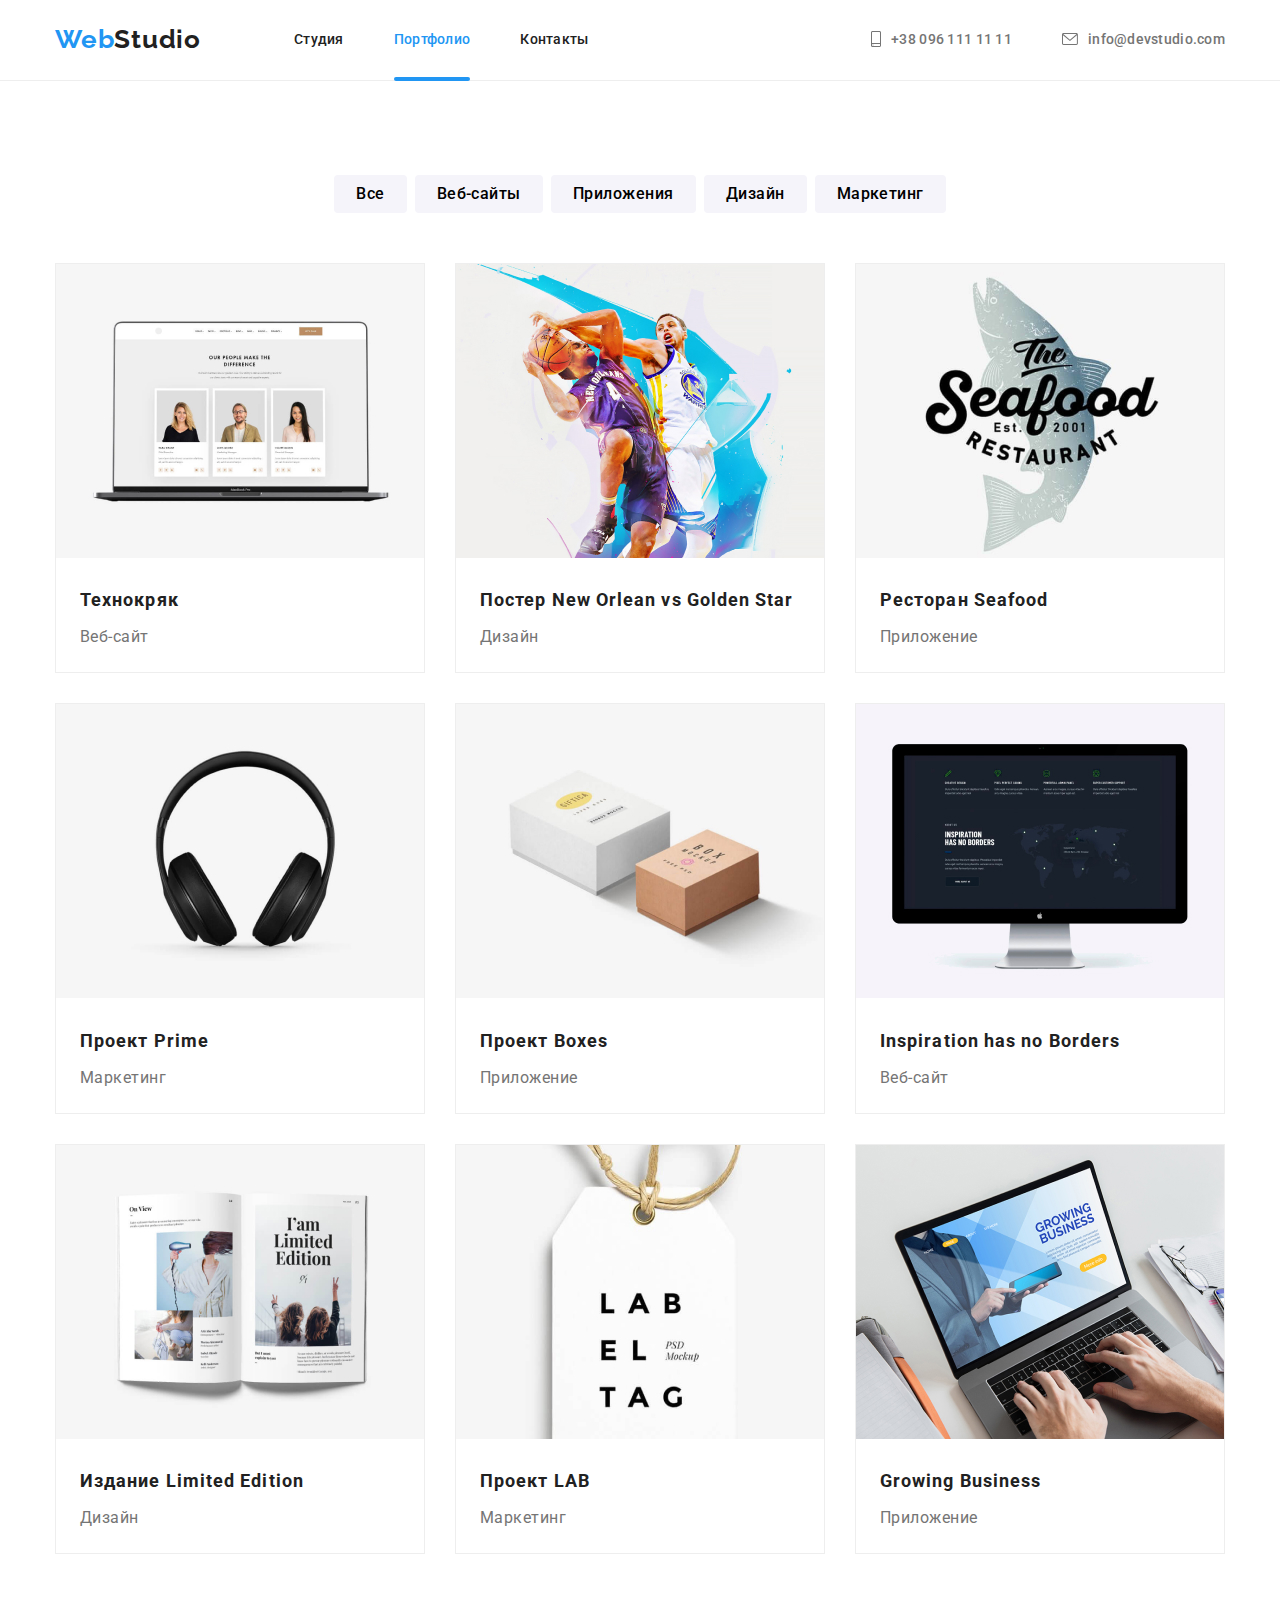
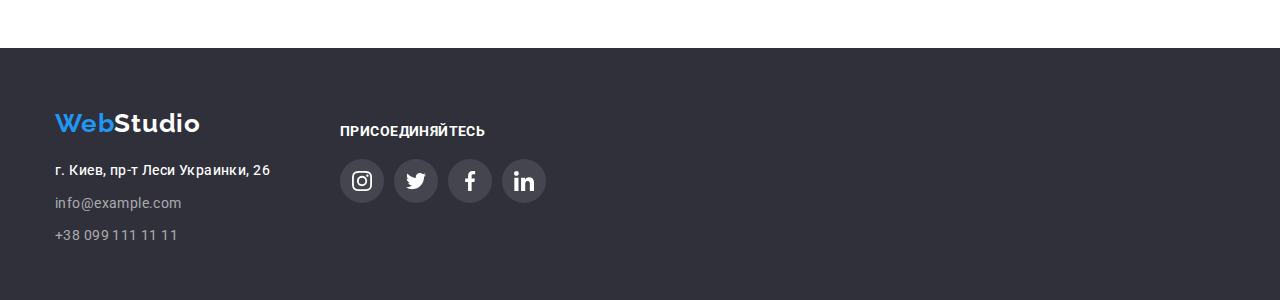
==== portfolio.html @ 265a7932 "start" ====
<!DOCTYPE html>
<html lang="en">

<head>
    <meta charset="UTF-8">
    <meta http-equiv="X-UA-Compatible" content="IE=edge">
    <meta name="viewport" content="width=device-width, initial-scale=1.0">
    <title>goit-markup</title>

    <link
        href="https://fonts.googleapis.com/css2?family=Raleway:wght@700&family=Roboto:wght@400;500;700;900&display=swap"
        rel="stylesheet">
        <link rel="stylesheet" href="https://cdnjs.cloudflare.com/ajax/libs/modern-normalize/1.0.0/modern-normalize.min.css" />
    <link rel="stylesheet" href="./css/styles.css">
</head>

<body>

    <header>
        <div class="container">
        <a href="./index.html" class="logo-up"><span class="web">Web</span><span class="studio-up">Studio</span></a>
        <nav>
            <ul class="navigation">
                <li><a href="./index.html" class="studio">Студия</a></li>
                <li><a href="./portfolio.html" class="portfolio active">Портфолио</a></li>
                <li><a href="" class="contacts">Контакты</a></li>
            </ul>
        </nav>
        <ul class="info">
            <li><a href="+380961111111" class="tel"><svg class="icon-smartphone">
                        <use href="./images/icons.svg#icon-smartphone"></use>
                    </svg>+38 096 111 11 11</a></li>
            <li><a href="mailto:info@devstudio.com" class="mail"> <svg class="icon-envelope">
                        <use href="./images/icons.svg#icon-envelope"></use>
                    </svg> info@devstudio.com</a></li>
        </ul>
        </div>
    </header>
    
    <main>
<section class="portfolio-section">
    <div class="container">
    
    <ul class="button-portfolio">
        <li><button type="button" class="portfolio-bg-word">Все</button></li>
        <li><button type="button" class="portfolio-bg-word">Веб-сайты</button></li>
        <li><button type="button" class="portfolio-bg-word">Приложения</button></li>
        <li><button type="button" class="portfolio-bg-word">Дизайн</button></li>
        <li><button type="button" class="portfolio-bg-word">Маркетинг</button></li>
    </ul>

    <div class="net">
        <a href="">
        <article class="product">
            <a href="">
            <div class="product-thumb">
                <img src="./images/portfolio/img 1.jpg" alt="Технокряк">
                <div class="product-overlay">
                    <div class="product-actions">Ресурс предлагает комплексные предложения с разным уровнем функционала и сервисов. Все это позволит посетителю получить исчерпывающие сведения о компании или частном лице.
                    </div>
                </div>
            </div>
                <div class="action-name1">
                    <h2 class="name-box">Технокряк</h2>
                    <p class="name-op-box">Веб-сайт</p>
                </div>
                </a>
        </article>
        </a>
        <article class="product">
            <a href="">
            <div class="product-thumb">
                <img src="./images/portfolio/img 2.jpg" alt="Технокряк">
                <div class="product-overlay">
                    <div class="product-actions">Ресурс предлагает комплексные предложения с разным уровнем функционала и
                        сервисов. Все это позволит посетителю получить исчерпывающие сведения о компании или частном лице.
                    </div>
                </div>
            </div>
            <div class="action-name1">
                <h2 class="name-box">Постер New Orlean vs Golden Star</h2>
                <p class="name-op-box">Дизайн</p>
            </div>
            </a>
        </article>
        <article class="product">
            <a href="">
            <div class="product-thumb">
                <img src="./images/portfolio/img 3.jpg" alt="Технокряк">
                <div class="product-overlay">
                    <div class="product-actions">Ресурс предлагает комплексные предложения с разным уровнем функционала и
                        сервисов. Все это позволит посетителю получить исчерпывающие сведения о компании или частном лице.
                    </div>
                </div>
            </div>
            <div class="action-name1">
                <h2 class="name-box">Ресторан Seafood</h2>
                <p class="name-op-box">Приложение</p>
            </div>
            </a>
        </article>
        <article class="product">
            <a href="">
            <div class="product-thumb">
                <img src="./images/portfolio/img 4.jpg" alt="Технокряк">
                <div class="product-overlay">
                    <div class="product-actions">Ресурс предлагает комплексные предложения с разным уровнем функционала и
                        сервисов. Все это позволит посетителю получить исчерпывающие сведения о компании или частном лице.
                    </div>
                </div>
            </div>
            <div class="action-name1">
                <h2 class="name-box">Проект Prime</h2>
                <p class="name-op-box">Маркетинг</p>
            </div>
            </a>
        </article>
        <article class="product">
            <a href="">
            <div class="product-thumb">
                <img src="./images/portfolio/img 5.jpg" alt="Технокряк">
                <div class="product-overlay">
                    <div class="product-actions">Ресурс предлагает комплексные предложения с разным уровнем функционала и
                        сервисов. Все это позволит посетителю получить исчерпывающие сведения о компании или частном лице.
                    </div>
                </div>
            </div>
            <div class="action-name1">
                <h2 class="name-box">Проект Boxes</h2>
                <p class="name-op-box">Приложение</p>
            </div>
            </a>
        </article>
        <article class="product">
            <a href="">
            <div class="product-thumb">
                <img src="./images/portfolio/img 6.jpg" alt="Технокряк">
                <div class="product-overlay">
                    <div class="product-actions">Ресурс предлагает комплексные предложения с разным уровнем функционала и
                        сервисов. Все это позволит посетителю получить исчерпывающие сведения о компании или частном лице.
                    </div>
                </div>
            </div>
            <div class="action-name1">
                <h2 class="name-box">Inspiration has no Borders</h2>
                <p class="name-op-box">Веб-сайт</p>
            </div>
            </a>
        </article>
        <article class="product">
            <a href="">
            <div class="product-thumb">
                <img src="./images/portfolio/img 7.jpg" alt="Технокряк">
                <div class="product-overlay">
                    <div class="product-actions">Ресурс предлагает комплексные предложения с разным уровнем функционала и
                        сервисов. Все это позволит посетителю получить исчерпывающие сведения о компании или частном лице.
                    </div>
                </div>
            </div>
            <div class="action-name1">
                <h2 class="name-box">Издание Limited Edition</h2>
                <p class="name-op-box">Дизайн</p>
            </div>
            </a>
        </article>
        <article class="product">
            <a href="">
            <div class="product-thumb">
                <img src="./images/portfolio/img 8.jpg" alt="Технокряк">
                <div class="product-overlay">
                    <div class="product-actions">Ресурс предлагает комплексные предложения с разным уровнем функционала и
                        сервисов. Все это позволит посетителю получить исчерпывающие сведения о компании или частном лице.
                    </div>
                </div>
            </div>
            <div class="action-name1">
                <h2 class="name-box">Проект LAB</h2>
                <p class="name-op-box">Маркетинг</p>
            </div>
            </a>
        </article>
        <article class="product">
            <a href="">
            <div class="product-thumb">
                <img src="./images/portfolio/img 9.jpg" alt="Технокряк">
                <div class="product-overlay">
                    <div class="product-actions">Ресурс предлагает комплексные предложения с разным уровнем функционала и
                        сервисов. Все это позволит посетителю получить исчерпывающие сведения о компании или частном лице.
                    </div>
                </div>
            </div>
            <div class="action-name1">
                <h2 class="name-box">Growing Business</h2>
                <p class="name-op-box">Приложение</p>
            </div>
            </a>
        </article>
    </div>
    </div>
</section>
    </main>

    <footer>
        <div class="container">
            <div class="footer-logo">
                <div class="logo-down">
                    <a href="./index.html"><span class="web-down">Web</span><span class="studio-down">Studio</span></a>
                </div>
                <address>
                    <ul>
                        <li><a href="https://www.google.com.ua/maps/place/%D0%B1%D1%83%D0%BB.+%D0%9B%D0%B5%D1%81%D0%B8+%D0%A3%D0%BA%D1%80%D0%B0%D0%B8%D0%BD%D0%BA%D0%B8,+26,+%D0%9A%D0%B8%D0%B5%D0%B2,+02000/@50.4265807,30.5361971,17z/data=!3m1!4b1!4m5!3m4!1s0x40d4cf0e033ecbe9:0x57a4dffefec77da0!8m2!3d50.4265807!4d30.5383858?hl=ru"
                                class="map" target="_blank" rel="noreferrer noopener">г. Киев, пр-т Леси Украинки, 26</a>
                        </li>
                        <li><a href="mailto:info@devstudio.com" class="mail-down">info@example.com</a></li>
                        <li><a href="tel:+380961111111" class="tel-down">+38 099 111 11 11</a></li>
                    </ul>
                </address>
            </div>
            <div class="footer-soc">
                <h3>присоединяйтесь</h3>
                <ul class="soc">
                    <li>
                        <a class="f-size-icon" href="">
                            <svg class="f-icon">
                                <use href="./images/icons.svg#icon-instagram"></use>
                            </svg>
                        </a>
                    </li>
                    <li>
                        <a class="f-size-icon" href="">
                            <svg class="f-icon">
                                <use href="./images/icons.svg#icon-twitter"></use>
                            </svg>
                        </a>
                    </li>
                    <li>
                        <a class="f-size-icon" href="">
                            <svg class="f-icon">
                                <use href="./images/icons.svg#icon-facebook"></use>
                            </svg>
                        </a>
                    </li>
                    <li>
                        <a class="f-size-icon" href="">
                            <svg class="f-icon">
                                <use href="./images/icons.svg#icon-in"></use>
                            </svg>
                        </a>
                    </li>
                </ul>
            </div>
        </div>
    
    </footer>
    <script src="./js/modal.js"></script>
    </body>
    
    </html>
---- css/styles.css ----
html{
    box-sizing: border-box;
}
*,
*::before,
*::after{
    box-sizing: inherit;
}
* {
    margin: 0;
    padding: 0;
    border: 0;
}

div,
span {
    margin: 0;
    padding: 0;
    border: 0;
}
:root{
    --background-color: #ffffff;
    --brand-color: #2F303A;
    --button-color: #2196F3;
    --btn-color2:#F5F4FA;
    --text-color: #212121;
    --second-text: #757575;
}
body{
    margin: 0 auto;
    font-family: 'Roboto', sans-serif;;
    
    background: var(--background-color);
  
}
.container{
    width: 1200px;
    margin: 0 auto;
    padding: 0 15px;
  
}
button{
    cursor: pointer;
    font-family: 'Roboto';
    font-style: normal;
    border: none;
}
li{
    list-style-type: none;
}
a{
    text-decoration: none;
}
.benefits-section ul,.portfolio-section ul{
    display: flex;
    justify-content: center;
}

/* header */
header{
    /* border-bottom: 1px solid #EEEEEE; */
    box-sizing: border-box;
    padding: 24px 0 25px 0;
    border-bottom: 1px solid #EEEEEE;
    
}
header a,header ul,header nav, header div{
    background: var(--background-color);
    display: flex;
    flex-direction: row;
    justify-content: baseline;
    align-items: center;
    

}
.web{
        
    font-family: 'Raleway';
    font-style: normal;
    font-weight: 700;
    font-size: 26px;
    line-height: 1.19;
    /* identical to box height */
    
    letter-spacing: 0.03em;
    
    color: var(--button-color);
}
.studio-up{
    
    
    font-family: 'Raleway';
    font-style: normal;
    font-weight: 700;
    font-size: 26px;
    line-height: 1.19;
    /* identical to box height */
    
    letter-spacing: 0.03em;
    
    color: var(--text-color);
    
}
.logo-up{
    margin-right: 93px;
}
.studio:hover,.portfolio:hover,.contacts:hover,.mail:hover,.tel:hover,.map:hover,.mail-down:hover,.tel-down:hover,
.button-portfolio:hover{
    color: var(--button-color);
    fill: var(--button-color);
}
.studio:focus,.portfolio:focus,.contacts:focus,.mail:focus,.tel:focus,.map:focus,.mail-down:focus,.tel-down:focus,
.button-portfolio:focus {
    color: var(--button-color);
    fill: var(--button-color);
}
.navigation,
.info{
    
    font-style: normal;
    font-weight: 500;
    font-size: 14px;
    line-height: 1.5;
    letter-spacing: 0.02em;
    margin-left: auto;
    
}

.active{ 
    position: relative;
    --text-color:var(--button-color);
}    
.active::after{
    content: '';
    display: inline-block;
    position: absolute;
    width: 100%;
    height: 4px;
    background-color: var(--button-color);
    left: 0;
    top: 48px;
    
    border-radius: 2px;
}


.studio{
    
margin-right: 50px;
    color: var(--text-color);
    transition: color 250ms linear;
}

.portfolio{
    margin-right: 50px;
    color: var(--text-color);
    transition: color 250ms linear;
    
}
.contacts{
   margin-right: 0;
    color: var(--text-color);
    transition: color 250ms linear;
}
.tel{
   margin-right: 50px;
    color: var(--second-text);
    fill: var(--second-text);
    transition: color 250ms linear;
}
.icon-smartphone{
width: 10px;
height: 16px;
margin-right: 10px;

}
.mail{
   fill: var(--second-text);
    color: var(--second-text);
    transition: color 250ms linear;
}
.icon-envelope{
width: 16px;
height: 12px;
margin-right: 10px;

}
/* blue box */
.box-section .container{
   padding: 200px 0 200px 0;
   display: flex;
   flex-direction: column;
   align-items: center;
}
.box-section{
    height: 600px;
      
    background-image: linear-gradient(to right, rgba(47, 48, 58, 0.4), rgba(47, 48, 58, 0.4)), url(../images/main/background-bg.jpg);
  
  background-repeat: no-repeat;
  background-position: center;
  
  
  
}

.box-word{

    
    font-family: 'Roboto';
    font-style: normal;
    width: 696px;
    height: 120px;
    font-weight: 900;
    font-size: 44px;
    line-height: 1.36;
    /* or 136% */
   
    text-align: center;
    letter-spacing: 0.06em;
    text-transform: uppercase;
    margin:0;
    color: var(--background-color);
}
.button-word{
    width: 200px;
    height: 50px;
    margin-top: 30px;
    background: var(--button-color);
    box-shadow: 0px 4px 4px rgba(0, 0, 0, 0.15);
    border-radius: 4px;

    font-family: 'Roboto';
    font-style: normal;
font-weight: 700;
font-size: 16px;
line-height: 1.87;
align-items: center;
text-align: center;
letter-spacing: 0.06em;

color: var(--background-color);

}
.backdrop{
    
    position: absolute;
    top: 0;
    
    
    width: 100%;
    height: 1024px;
    background-color: rgba(0, 0, 0, 0.6);
    opacity: 1;
    transition: opacity 250ms linear;
}    
.backdrop.is-hidden{
    
    opacity: 0;
    pointer-events: none;
}
.modal{
    width: 528px;
    height: 581px;
    background-color: rgba(255, 255, 255, 1);

    position: absolute;
    top: 50%;
    left: 50%;
    transform: translate(-50%, -50%);
    box-shadow: 0px 1px 3px rgba(0, 0, 0, 0.12),
    0px 1px 1px rgba(0, 0, 0, 0.14),
    0px 2px 1px rgba(0, 0, 0, 0.2);
    border-radius: 4px;
}
.close-button{
    margin-top: 8px;
    margin-left: 490px;
    width: 30px;
    height: 30px;
    border-radius: 50%;
    border: 1px solid rgba(0, 0, 0, 0.1);
    background-color: var(--background-color);
}
.size-close-button{
    
    width: 11px;
    height: 11px;
}

/* main */
.benefits-section{
padding: 94px 0 94px 0;
}
.benefits-section li{
    margin:0 15px;
}
.antenna,.clock,.diagram,.astronaut{
    height: 120px;
    width: 270px;
    background: #F5F4FA;
    border-radius: 4px;
    align-items: center;
    margin-bottom: 30px;
}
.antenna:nth-child(1){
    background-image: url(../images/main/icon/antenna.svg);
    background-repeat: no-repeat;
    background-position: center;
}
.clock:nth-child(1) {
    background-image: url(../images/main/icon/clock.svg);
    background-repeat: no-repeat;
    background-position: center;
}
.diagram:nth-child(1) {
    background-image: url(../images/main/icon/diagram.svg);
    background-repeat: no-repeat;
    background-position: center;
}
.astronaut:nth-child(1) {
    background-image: url(../images/main/icon/astronaut.svg);
    background-repeat: no-repeat;
    background-position: center;
}
.detal{
   margin: 0 0 10px 0; 
font-weight: 700;
font-size: 14px;
line-height: 1.14;
letter-spacing: 0.03em;
text-transform: uppercase;

color: var(--text-color);
}
.detal-op{
    margin: 0;
font-size: 14px;
line-height: 1.71;
/* or 171% */

letter-spacing: 0.03em;

color: var(--second-text);
}
.work-section{
    padding-bottom: 94px;
}
.work-section .article{
    
    display: flex;
    flex-wrap: wrap;
    margin-left: -30px;
    margin-top: -30px;
    padding: 0;
    list-style: none;
    justify-content: center;
    align-items: center;
}
.work-section article{
    position: relative;
   
    margin-left: 30px;
    margin-top: 30px;
    
    flex-basis: calc((100% - 90px) / 3);
    background: var(--background-color);
    box-sizing: border-box;
    
}
.work-section h2{
    margin-bottom: 50px;
    font-weight: 700;
    font-size: 36px;
    line-height: 1.17;
    text-align: center;
    letter-spacing: 0.03em;
    
    color: var(--text-color);
}
.name-sections1{
    display: flex;
    position: absolute;
    left: 0;
    bottom: 0;

    font-family: 'Roboto';
    font-style: normal;
    font-weight: 700;
    font-size: 14px;
    line-height: 16px;
    
    justify-content: center;
    align-items: center;
    letter-spacing: 0.03em;
    text-transform: uppercase;
    
    color: var(--background-color);
    height: 70px;
    width: 100%;
    background: rgba(47, 48, 58, 0.8);

}
.team-section{
    background: #F5F4FA;
    padding: 94px 0;
    
}
.team-section ul:nth-child(2){
    display: flex;
    flex-wrap: wrap;
    margin-left: -30px;
    margin-top: -30px;
    padding: 0;
    list-style: none;
}

.team-section h2{
    
    margin-bottom:50px;
    font-weight: 700;
    font-size: 36px;
    line-height: 1.17;
    text-align: center;
    letter-spacing: 0.03em;
    
    color: var(--text-color);
}



.our-team >li{
    max-width: 270px;
    
    background: var(--background-color);
        
    box-shadow: 0px 1px 3px rgba(0, 0, 0, 0.12),
    0px 1px 1px rgba(0, 0, 0, 0.14),
    0px 2px 1px rgba(0, 0, 0, 0.2);
    border-radius: 0px 0px 4px 4px;
        
    margin-left: 30px;
    margin-top: 30px;
    
    flex-basis: calc((100% - 120px) / 4);
    background: var(--background-color);
    box-sizing: border-box;
}
.team-section ul div:nth-child(2){
    text-align: center;
    padding: 30px 0;

}
.team-section ul div:nth-child(3) {
    padding-bottom: 30px ;
}
.soc{
    display: flex;
    justify-content: center;
    
}
.soc li{
    margin-right: 10px;
}

.soc li:last-child{
    margin-right: 0;
}
.size-icon:hover{
    background: var(--button-color);
}
.size-icon:focus{
    background: var(--button-color);
}
.size-icon{
    display: flex;
    align-items: center;
    justify-content: center;
    width: 44px;
    height: 44px;
    border-radius: 50%;
    fill: #AFB1B8;
    transition: background-color 250ms linear, fill 250ms linear;
}
.icon{
    height: 20px;
    width: 20px;
    transition: fill 250ms linear;
    
}
.size-icon:focus{
    fill: var(--btn-color2);
}
.size-icon:hover{
    fill: var(--btn-color2);
}

.name{
    font-weight: 500;
    font-size: 16px;
    line-height: 1.19;
    /* identical to box height */
    
    text-align: center;
    letter-spacing: 0.03em;
    
    color: var(--text-color);
    margin-bottom: 10px;
}
.name-op{
    font-weight: 400;
    font-size: 16px;
    line-height: 1.19;
    /* identical to box height */
    
    text-align: center;
    letter-spacing: 0.03em;
    
    color: var(--second-text);
    margin-bottom: 16px;
}
.our-client{
    justify-content: center;
    padding: 94px 0;
}
.our-client h2{
    font-style: normal;
    font-weight: 700;
    font-size: 36px;
    line-height: 42px;
    text-align: center;
    letter-spacing: 0.03em;
    
    color: #212121;
    text-align: center;
    margin-bottom: 50px;
}
 .client-box{
    display: flex;
    justify-content: center;
 }
 .client-box li{
     display: flex;
     justify-content: center;
    
    margin-right: 30px;
 }
.client-box li:last-child{
    margin-right: 0;
}
.box-icon-client{
    display: flex;
    align-items: center;
    justify-content: center;
fill: #AFB1B8;
width: 170px;
height: 92px;
border: 1px solid #AFB1B8;
box-sizing: border-box;
border-radius: 4px;
transition: border-color 250ms linear, fill 250ms linear;
}
.icon-client {
width: 106px;
height: 60px;

}
.box-icon-client:hover{
    border-color: var(--button-color);
    fill: var(--button-color);
}
.box-icon-client:focus{
    border-color: var(--button-color);
    fill: var(--button-color);
}


/* portfolio */
.portfolio-section{
    padding-top: 94px;
    padding-bottom: 94px;
}
.portfolio-bg-word{
    font-family: 'Roboto';
    font-style: normal;
font-weight: 500;
font-size: 16px;
line-height: 1.63;
/* identical to box height, or 162% */

text-align: center;
letter-spacing: 0.03em;
padding: 6px 22px;
}
.button-portfolio li{
    padding-right: 8px;
}
.button-portfolio li:last-child{
    padding-right: 0;
}

.button-portfolio button{
    background: var(--btn-color2);
    border-radius: 4px;
    transition: color 250ms linear, background-color 250ms linear, box-shadow 250ms linear;
   
}
.button-portfolio button:hover,
.button-portfolio button:focus{
    color: var(--background-color);
    background-color: var(--button-color);
    box-shadow: 0px 3px 1px rgba(0, 0, 0, 0.1),
    0px 1px 2px rgba(0, 0, 0, 0.08),
    0px 2px 2px rgba(0, 0, 0, 0.12);
}

.button-portfolio{
    margin: 0 0 50px 0;
    
}
.net{
    
    display: flex;
    flex-wrap: wrap;
    margin-left: -30px;
    margin-top: -30px;
    padding: 0;
    list-style: none;
}
.product{
    
    display: inline-block;
    align-items: center;
    justify-content: center;
    margin-left: 30px;
    margin-top: 30px;
    min-width: 370px;
    flex-basis: calc((100% - 90px) / 3);
    background: var(--background-color);
    border: 1px solid #EEEEEE;
    box-sizing: border-box;
}
.product-thumb{
    position: relative;
    overflow: hidden;
}

.product-overlay {
    display: inline-block;
    position: absolute;
    background-color: rgba(33, 150, 243, 0.9);
    width: 100%;
    height: 100%;
    transform: translateY(0);
    transition: transform 250ms cubic-bezier(0.4, 0, 0.2, 1);
}

.product:hover .product-overlay {
    opacity: 1;
    transform: translateY(-100%);
}

/* .product-thumb::before{
    content: '';
    position: absolute;
    background-color:rgba(33, 150, 243, 0.9);
    width: 100%;
    height: 100%;
    transform: translateY(100%);
    transition: transform 250ms cubic-bezier(0.4, 0, 0.2, 1);
}
.product:hover .product-thumb::before{
opacity: 1;
transform: translateY(0);
} */

.product:hover {

    box-shadow: 0px 3px 1px rgba(0, 0, 0, 0.1),
        0px 1px 2px rgba(0, 0, 0, 0.08),
        0px 2px 2px rgba(0, 0, 0, 0.12);
}

.product:focus {

    box-shadow: 0px 3px 1px rgba(0, 0, 0, 0.1),
        0px 1px 2px rgba(0, 0, 0, 0.08),
        0px 2px 2px rgba(0, 0, 0, 0.12);
}
.product-actions{
    position:absolute;
    display: inline-block;
    top: 50%;
    left: 50%;
    transform: translate(-50%, -50%);
    width: 322px;
    height: 168px;
    font-family: 'Roboto';
    font-style: normal;
    font-weight: 400;
    font-size: 18px;
    line-height: 28px;
    letter-spacing: 0.03em;
    text-align: left;
    color: var(--background-color);
    opacity: 0;
    transition: opacity 250ms cubic-bezier(0.4, 0, 0.2, 1);
    
}
.product:hover .product-actions {
    opacity: 1;
}

    
.action-name1{
    padding: 20px 24px;
   }

.name-box{
    font-family: 'Roboto';
    font-style: normal;
    font-weight: 700;
    font-size: 18px;
    line-height: 2;
    /* identical to box height, or 200% */
    
    letter-spacing: 0.06em;
    color: var(--text-color);
    margin-bottom: 4px;
}





.name-op-box{
    font-family: 'Roboto';
    font-style: normal;
    font-weight: 400;
    font-size: 16px;
    line-height: 1.87;
    /* identical to box height, or 188% */
    
    letter-spacing: 0.03em;
    color: var(--second-text);
}
footer{
    height: 252px;
    background-color: var(--brand-color);
    padding: 60px 0 60px 0;
}
.footer-soc h3{
    font-style: normal;
    font-weight: 700;
    font-size: 14px;
    line-height: 16px;
    letter-spacing: 0.03em;
    text-transform: uppercase;
    color: var(--background-color);
    margin-bottom: 20px;
    margin-top: 15px;
}
footer .container{
    display: flex;
    
}
.footer-logo{
    font-family: 'Roboto';
    font-style: normal;
    font-weight: 700;
    font-size: 14px;
    line-height: 16px;
    letter-spacing: 0.03em;
    margin-right: 70px;
}
.logo-down{
    margin-bottom: 20px;
}
.web-down{
   
    font-family: 'Raleway';
    font-style: normal;
    font-weight: 700;
    font-size: 26px;
    line-height: 1.19;
    /* identical to box height */
    
    letter-spacing: 0.03em;
    
    color: var(--button-color);
}
.studio-down{
    
    font-family: 'Raleway';
    font-style: normal;
    font-weight: 700;
    font-size: 26px;
    line-height: 1.19;
    /* identical to box height */
    
    letter-spacing: 0.03em;
    
    color: var(--background-color);
}

address li{
    margin-bottom: 9px;
}
address li:last-child{
    margin-bottom: 0;
}
.map{
    font-style: normal;
    font-weight: 450;
    font-size: 14px;
    line-height: 1.7;
    /* or 171% */
    
    letter-spacing: 0.03em;
    
    color: var(--background-color);
    transition: color 250ms linear;
}
.mail-down,.tel-down{
    font-style: normal;
    font-weight: 400;
    font-size: 14px;
    line-height: 1.7;
    /* or 171% */
    
    letter-spacing: 0.03em;
    
    color: rgba(255, 255, 255, 0.6);
    transition: color 250ms linear;
}
.f-size-icon {
    display: flex;
    align-items: center;
    justify-content: center;
    width: 44px;
    height: 44px;
    border-radius: 50%;
    background: rgba(255, 255, 255, 0.1);
    transition: background-color 250ms linear;
}

.f-icon {
    height: 20px;
    width: 20px;
    fill: var(--background-color);
    
}
.f-size-icon:hover{
    background-color: var(--button-color);
}
.f-size-icon:focus {
    background-color: var(--button-color);
}
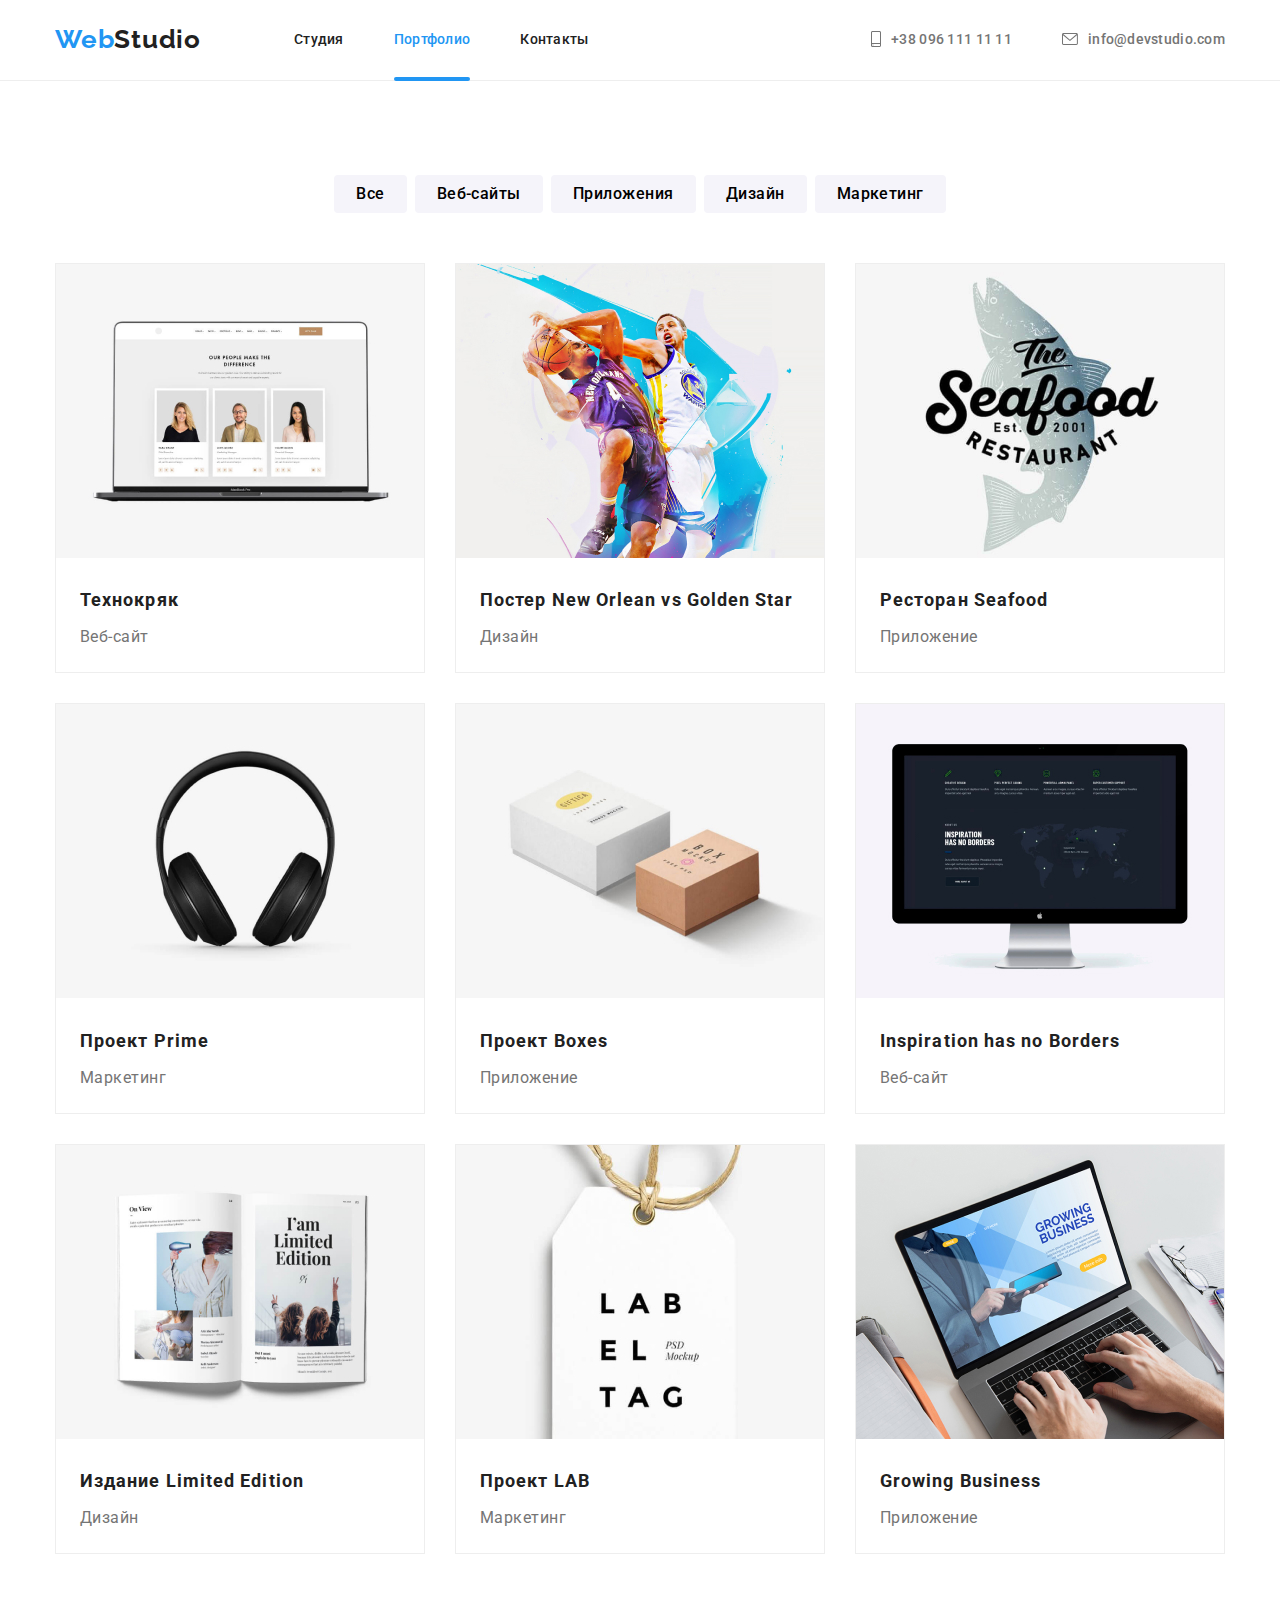
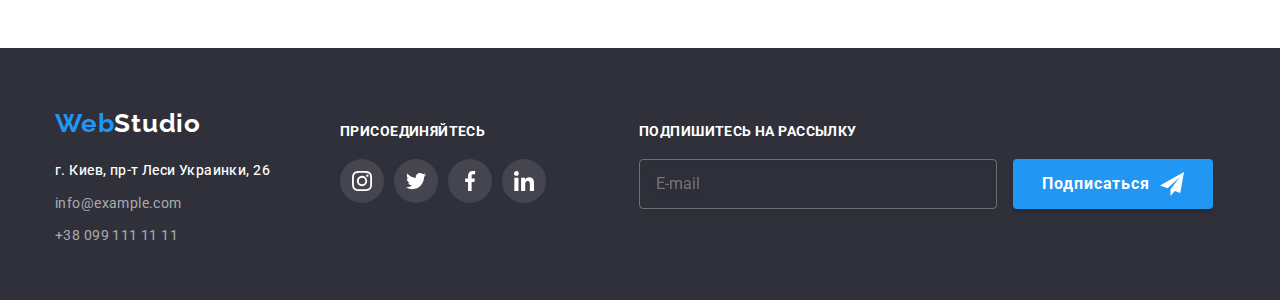
==== commit 44c660ee: "new" ====
--- a/portfolio.html
+++ b/portfolio.html
@@ -249,6 +249,23 @@
                     </li>
                 </ul>
             </div>
+            <div class="subscription">
+                <h3>Подпишитесь на рассылку</h3>
+            
+            
+                <label class="mail-input">
+                    <input class="input-size" type="email" name="mail" placeholder="E-mail">
+            
+                    <button class="telegram" type="submit">
+                        Подписаться
+                        <svg class="size-icon-send">
+                            <use href="./images/icons.svg#icon-send"></use>
+                        </svg>
+                    </button>
+                </label>
+            
+            
+            </div>
         </div>
     
     </footer>
--- a/css/styles.css
+++ b/css/styles.css
@@ -272,6 +272,8 @@
     0px 1px 1px rgba(0, 0, 0, 0.14),
     0px 2px 1px rgba(0, 0, 0, 0.2);
     border-radius: 4px;
+   
+    
 }
 .close-button{
     margin-top: 8px;
@@ -281,11 +283,176 @@
     border-radius: 50%;
     border: 1px solid rgba(0, 0, 0, 0.1);
     background-color: var(--background-color);
+    
 }
 .size-close-button{
-    
+    transition: fill 250ms linear;
     width: 11px;
     height: 11px;
+}
+.close-button:hover .size-close-button{
+    fill: var(--button-color);
+}
+.modal h2{
+    font-style: normal;
+    font-weight: 700;
+    font-size: 20px;
+    line-height: 23px;
+    text-align: center;
+    letter-spacing: 0.03em;
+    text-align: center;
+    color: var(--text-color);
+    margin-bottom: 30px;
+}
+textarea {
+    resize: none;
+    height: 120px;
+    border: 1px solid rgba(33, 33, 33, 0.2);
+    box-sizing: border-box;
+    border-radius: 4px;
+    padding: 12px 16px;
+}
+.form {
+    width: 448px;
+    height: 342px;
+    margin-left: 41px;
+    text-align: center;
+    
+    
+}
+.form-field ::placeholder{
+    font-style: normal;
+    font-weight: 400;
+    font-size: 12px;
+    line-height: 14px;
+    letter-spacing: 0.01em;
+    
+    color: rgba(117, 117, 117, 0.5);
+    
+    
+}
+.form-field label{
+    font-style: normal;
+    font-weight: 400;
+    font-size: 12px;
+    line-height: 14px;
+    /* identical to box height */
+    
+    letter-spacing: 0.01em;
+    
+    color: var(--second-text);
+}
+.form-input:hover{
+    border-color: var(--button-color);
+}
+.form-input:hover + .size-icon-form{
+    fill: var(--button-color);
+}
+
+.form-input {
+    width: 448px;
+    height: 40px;
+
+
+    border: 1px solid rgba(33, 33, 33, 0.2);
+    box-sizing: border-box;
+    border-radius: 4px;
+    transition: border-color 250ms linear;
+}
+.treaty{
+    color: var(--button-color);
+    text-decoration: underline;
+}
+.bt-agree{
+    width: 200px;
+    height: 50px;
+    background: #2196F3;
+    border-radius: 4px;
+    font-style: normal;
+    font-weight: 700;
+    font-size: 16px;
+    line-height: 30px;
+    /* identical to box height, or 188% */
+    
+    
+    align-items: center;
+    text-align: center;
+    letter-spacing: 0.06em;
+    
+    color: #FFFFFF;
+    margin-bottom: 40px;
+}
+.form-field {
+    position: relative;
+    display: flex;
+    flex-direction: column;
+    margin-bottom: 28px;
+    
+}
+.form-field:nth-child(5){
+    margin-bottom: 0;
+}
+.form-field input {
+    
+    margin: 0;
+    padding: 12px 0 12px 42px;
+}
+.size-icon-form{
+    position: absolute;
+    width: 18px;
+    height: 18px;
+    margin-top: 11px;
+    margin-left: 12px;
+    transition: fill 250ms linear;
+}
+
+.form-field label {
+    position: absolute;
+    transform: translateY(-15px);
+}
+.agree-section{
+    display: flex;
+    margin-top: 20px;
+    margin-bottom: 30px;
+    justify-content: center;
+}
+.agree{
+    display: inline-flex;
+    font-style: normal;
+    font-weight: 400;
+    font-size: 14px;
+    line-height: 24px;
+   
+    
+    letter-spacing: 0.03em;
+    
+    color: #757575;
+    justify-content: baseline;
+    align-items: baseline;
+
+}
+
+
+.icon-checkbox{
+
+    display: inline-flex;
+    width: 16px;
+    height: 15px;
+    border: 2px solid var(--text-color);
+    border-radius: 4px;
+}
+.checkbox{
+    display: inline-block;
+    appearance: none;
+    position: absolute;
+}
+.checkbox:checked + .icon-checkbox{
+    background-color: var(--button-color);
+    background-image: url(../images/icon-check.svg);
+    background-origin: border-box;
+    border-color: var(--button-color);
+    background-size: contain;
+    background-repeat: no-repeat;
 }
 
 /* main */
@@ -749,6 +916,9 @@
     background-color: var(--brand-color);
     padding: 60px 0 60px 0;
 }
+.footer-soc{
+    margin-right: 93px;
+}
 .footer-soc h3{
     font-style: normal;
     font-weight: 700;
@@ -855,4 +1025,64 @@
 }
 .f-size-icon:focus {
     background-color: var(--button-color);
+}
+.subscription{
+    display: inline-block;
+}
+.subscription h3{
+    font-style: normal;
+    font-weight: 700;
+    font-size: 14px;
+    line-height: 16px;
+    letter-spacing: 0.03em;
+    text-transform: uppercase;
+    
+    color: #FFFFFF;
+    margin-top: 15px;
+    margin-bottom: 20px;
+    
+}
+.input-size{
+    
+    width: 358px;
+    height: 50px;
+    background: none;
+    border: 1px solid rgba(255, 255, 255, 0.3);
+    box-sizing: border-box;
+    filter: drop-shadow(0px 4px 4px rgba(0, 0, 0, 0.15));
+    border-radius: 4px;
+    margin-right: 12px;
+}
+.mail-input input{
+    
+    padding-left: 16px;
+    
+}
+
+.telegram{
+    display:inline-flex;
+    width: 200px;
+    height: 50px;
+    background: #2196F3;
+    box-shadow: 0px 4px 4px rgba(0, 0, 0, 0.15);
+    border-radius: 4px;
+    font-style: normal;
+    font-weight: 700;
+    font-size: 16px;
+    line-height: 30px;
+    /* identical to box height, or 188% */
+    
+    
+    justify-content: center;
+    align-items: center;
+    text-align: center;
+    letter-spacing: 0.06em;
+    
+    color: #FFFFFF;
+}
+.size-icon-send{
+    width: 24px;
+    height: 24px;
+    fill: var(--background-color);
+    margin-left: 10px;
 }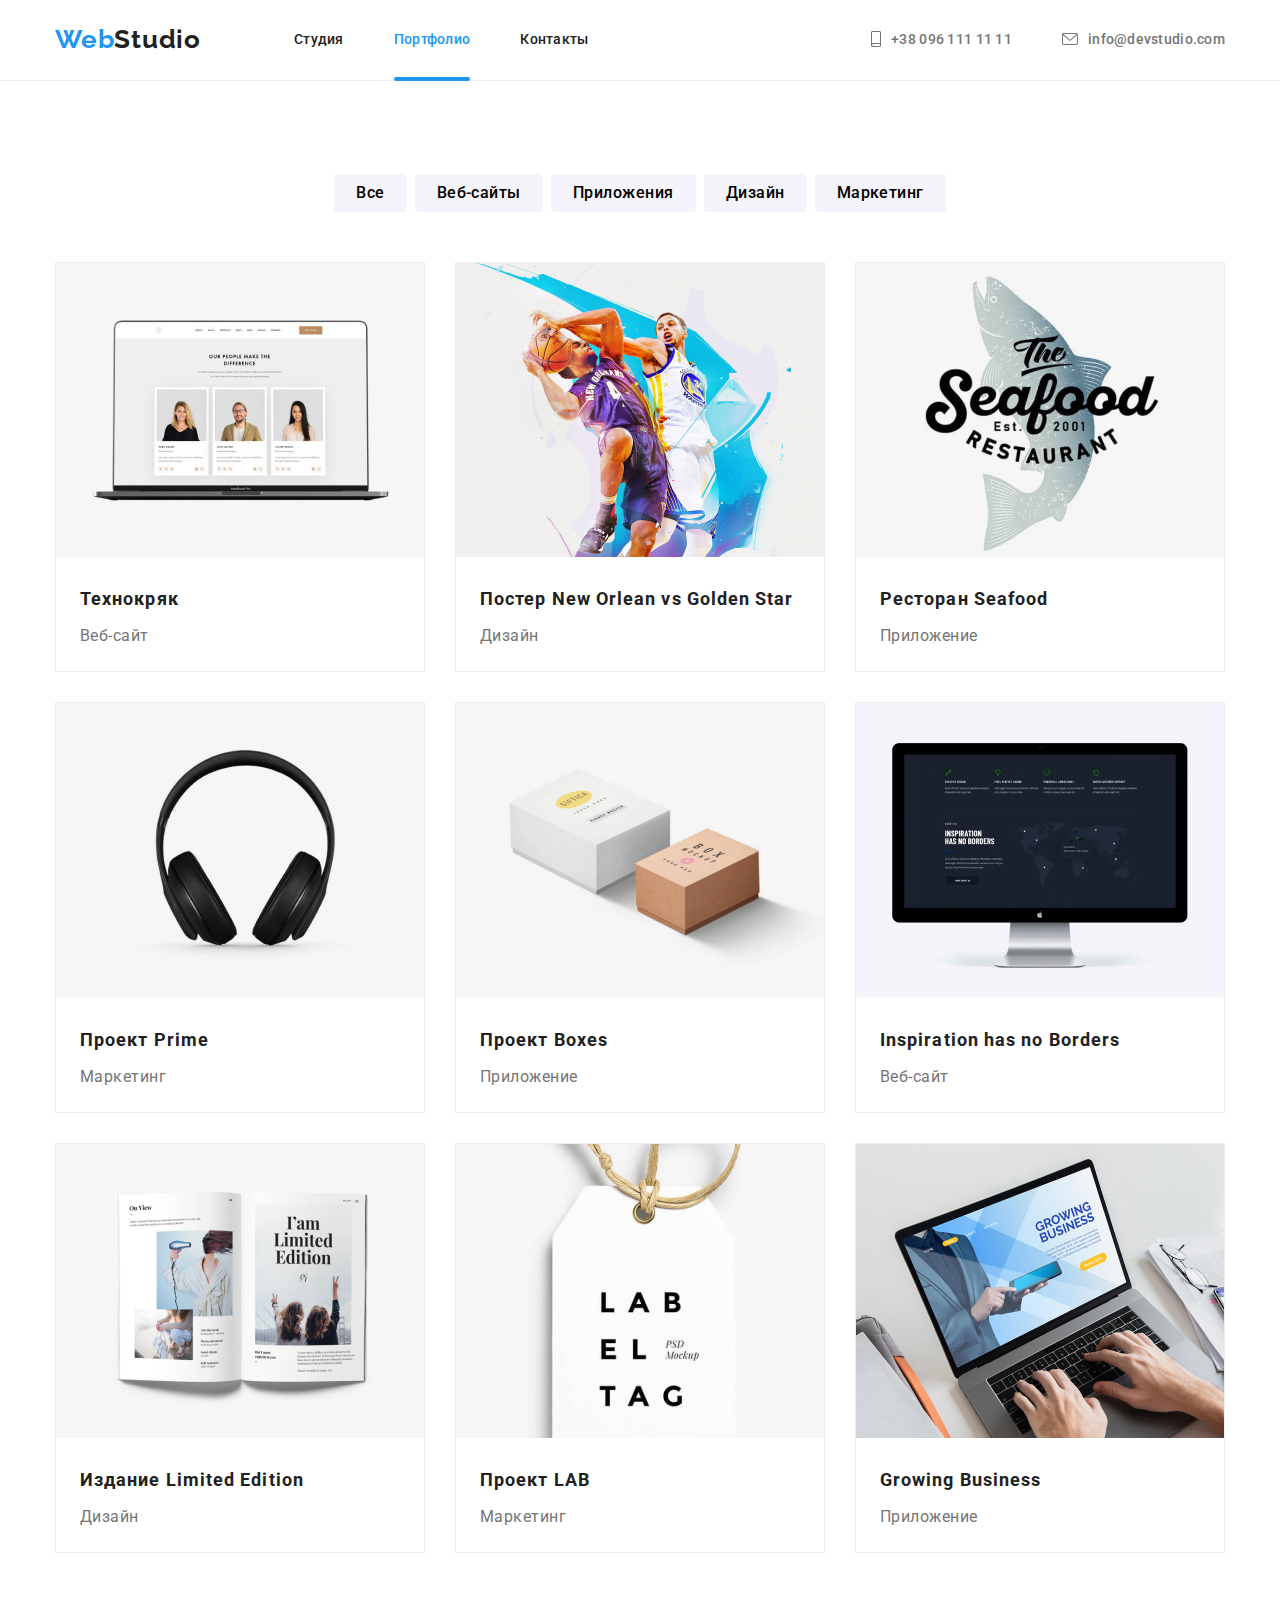
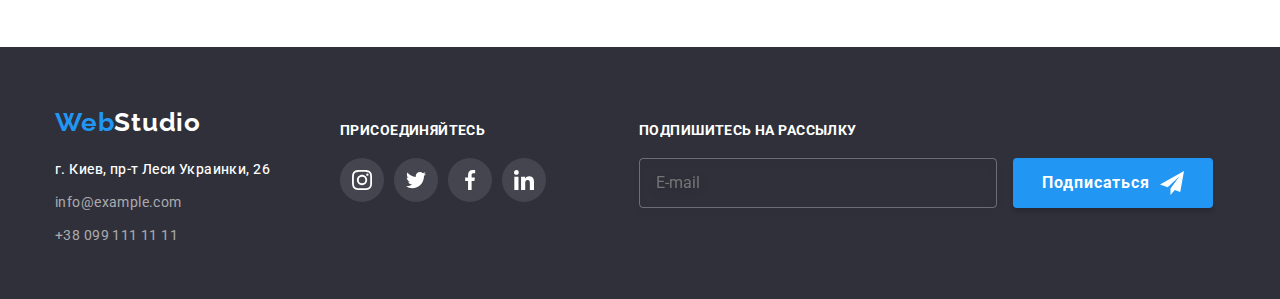
==== commit bf4b522a: "new" ====
--- a/portfolio.html
+++ b/portfolio.html
@@ -50,7 +50,7 @@
     </ul>
 
     <div class="net">
-        <a href="">
+        
         <article class="product">
             <a href="">
             <div class="product-thumb">
@@ -66,7 +66,7 @@
                 </div>
                 </a>
         </article>
-        </a>
+        
         <article class="product">
             <a href="">
             <div class="product-thumb">
--- a/css/styles.css
+++ b/css/styles.css
@@ -29,7 +29,7 @@
 body{
     margin: 0 auto;
     font-family: 'Roboto', sans-serif;;
-    
+    padding-top: 80px;
     background: var(--background-color);
   
 }
@@ -62,10 +62,14 @@
     box-sizing: border-box;
     padding: 24px 0 25px 0;
     border-bottom: 1px solid #EEEEEE;
-    
+    position: fixed;
+    width: 100%;
+    background: var(--background-color);
+    top: 0;
+    z-index: 100;
 }
 header a,header ul,header nav, header div{
-    background: var(--background-color);
+    
     display: flex;
     flex-direction: row;
     justify-content: baseline;
@@ -243,13 +247,14 @@
 
 }
 .backdrop{
-    
-    position: absolute;
+    margin: 0 auto;
+    z-index: 100;
+    position: fixed;
     top: 0;
     
     
     width: 100%;
-    height: 1024px;
+    height: 100%;
     background-color: rgba(0, 0, 0, 0.6);
     opacity: 1;
     transition: opacity 250ms linear;
@@ -386,8 +391,11 @@
     position: relative;
     display: flex;
     flex-direction: column;
-    margin-bottom: 28px;
-    
+    margin-bottom: 10px;
+    
+}
+.icon-position{
+    position: relative;
 }
 .form-field:nth-child(5){
     margin-bottom: 0;
@@ -407,8 +415,9 @@
 }
 
 .form-field label {
-    position: absolute;
-    transform: translateY(-15px);
+    position: relative;
+    text-align: left;
+    margin-bottom: 4px;
 }
 .agree-section{
     display: flex;
@@ -429,6 +438,7 @@
     color: #757575;
     justify-content: baseline;
     align-items: baseline;
+    
 
 }
 
@@ -440,11 +450,14 @@
     height: 15px;
     border: 2px solid var(--text-color);
     border-radius: 4px;
+    margin-right: 8.38px;
+    
 }
 .checkbox{
     display: inline-block;
     appearance: none;
     position: absolute;
+    
 }
 .checkbox:checked + .icon-checkbox{
     background-color: var(--button-color);
@@ -453,6 +466,7 @@
     border-color: var(--button-color);
     background-size: contain;
     background-repeat: no-repeat;
+    
 }
 
 /* main */
@@ -536,6 +550,7 @@
     
 }
 .work-section h2{
+    position: relative;
     margin-bottom: 50px;
     font-weight: 700;
     font-size: 36px;
@@ -794,6 +809,7 @@
     padding: 0;
     list-style: none;
 }
+
 .product{
     
     display: inline-block;
@@ -826,6 +842,10 @@
     opacity: 1;
     transform: translateY(-100%);
 }
+.net a:focus  .product-overlay {
+    opacity: 1;
+    transform: translateY(-100%);
+}
 
 /* .product-thumb::before{
     content: '';
@@ -874,10 +894,12 @@
     transition: opacity 250ms cubic-bezier(0.4, 0, 0.2, 1);
     
 }
-.product:hover .product-actions {
+.net a:hover .product-actions {
     opacity: 1;
 }
-
+.net a:focus  .product-actions {
+    opacity: 1;
+}
     
 .action-name1{
     padding: 20px 24px;
@@ -911,6 +933,8 @@
     letter-spacing: 0.03em;
     color: var(--second-text);
 }
+
+/* footer */
 footer{
     height: 252px;
     background-color: var(--brand-color);
@@ -1054,7 +1078,7 @@
     margin-right: 12px;
 }
 .mail-input input{
-    
+    color: var(--background-color);
     padding-left: 16px;
     
 }
